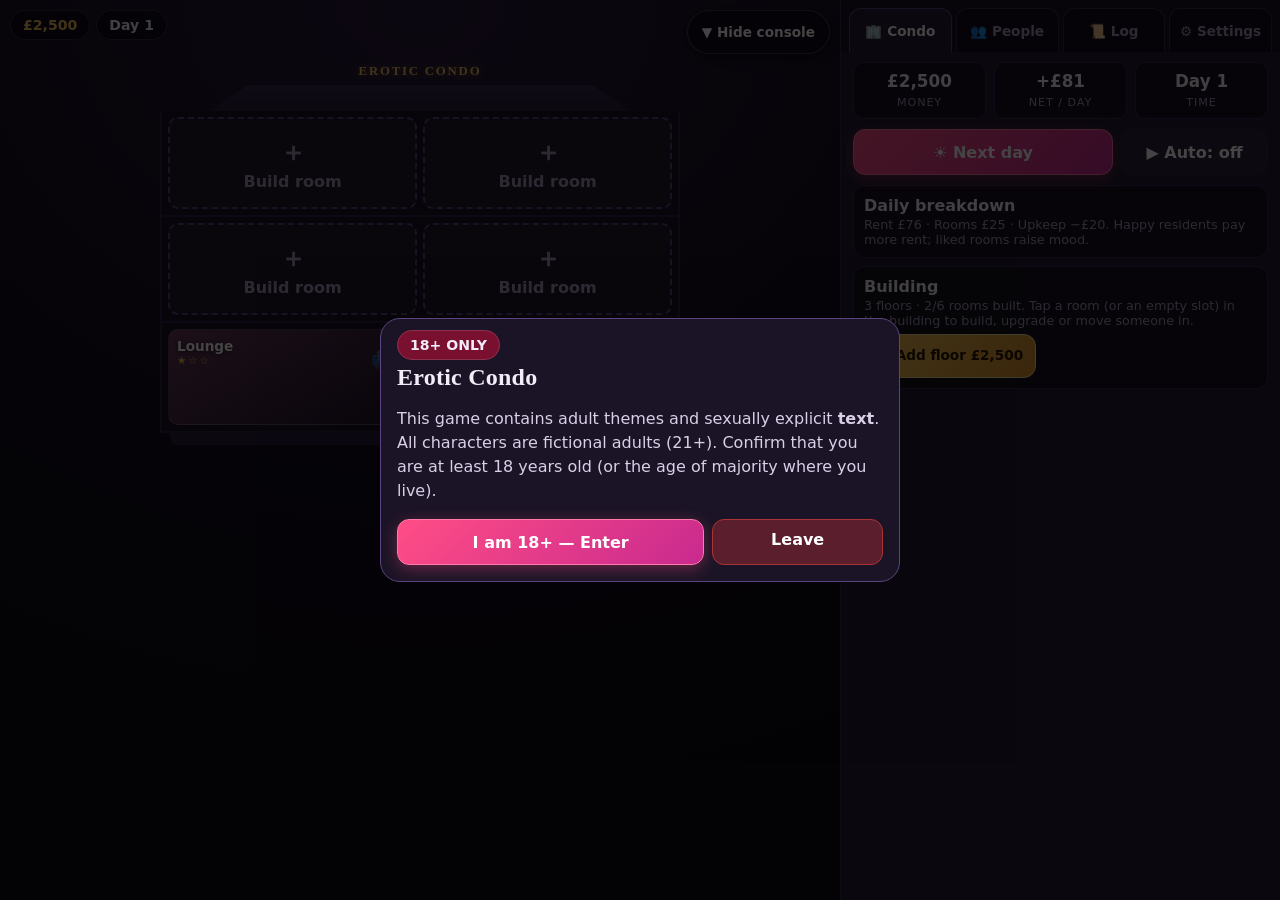
==== game.html @ c5683dc2 "Erotic Condo: 18+ condo management touch game (fictional adults)" ====
<!DOCTYPE html>
<html lang="en"><head><meta charset="utf-8">
<meta name="viewport" content="width=device-width,initial-scale=1,maximum-scale=1,user-scalable=no,viewport-fit=cover">
<meta name="theme-color" content="#0b0810"><meta name="robots" content="noindex">
<title>Erotic Condo — 18+ game</title>
<link rel="icon" href="data:image/svg+xml,%3Csvg xmlns='http://www.w3.org/2000/svg' viewBox='0 0 32 32'%3E%3Ctext y='26' font-size='26'%3E🏙️%3C/text%3E%3C/svg%3E">
<link rel="stylesheet" href="css/game.css">
</head><body>
<div id="app">
  <div id="view">
    <div id="hud"><span class="chip gold" id="hMoney">£0</span><span class="chip" id="hDay">Day 1</span></div>
    <button class="fab" id="consoleToggle" aria-label="Hide console" aria-pressed="false">▼ Hide console</button>
    <button class="fab hidden" id="backBtn" aria-label="Back to condo">◀ Condo</button>
    <button class="fab hidden" id="dayFab" aria-label="Next day">☀ Next day</button>

    <div id="condoView"><div id="building"></div></div>

    <div id="sceneView" class="hidden">
      <div id="sceneBg"></div>
      <div id="figure">
        <img id="fig" alt="" draggable="false">
        <div id="blush"></div>
        <svg id="hot" viewBox="0 0 768 1024" preserveAspectRatio="none" aria-hidden="true"></svg>
        <div id="fx"></div>
        <div id="miniMeters"><i class="a"></i><i class="t"></i></div>
      </div>
      <div id="vignette"></div>
      <div id="zonelabel"></div>
      <div id="caption"></div>
    </div>
  </div>

  <div id="console">
    <div id="conCondo" style="display:flex;flex-direction:column;min-height:0;flex:1">
      <div class="tabs" id="tabs">
        <button class="tab on" data-tab="condo">🏢 Condo</button>
        <button class="tab" data-tab="people">👥 People</button>
        <button class="tab" data-tab="log">📜 Log</button>
        <button class="tab" data-tab="set">⚙ Settings</button>
      </div>
      <div class="pane" id="pane"></div>
    </div>
    <div id="conScene" class="hidden">
      <div class="meter"><span>Arousal</span><div class="bar ar"><i id="arBar"></i></div><b id="arVal">0</b></div>
      <div class="meter"><span>Trust</span><div class="bar tr"><i id="trBar"></i><u id="trNeed"></u></div><b id="trVal">0</b></div>
      <div id="dialog"><div id="speaker">—</div><div id="stagebadge">Guarded</div><div id="dtext"></div></div>
      <div id="scenebar">
        <button class="btn sm" id="sGift">🎁 Gift / food</button>
        <button class="btn sm" id="sDate">💞 Date</button>
        <button class="btn sm" id="sInfo">ℹ Info</button>
      </div>
      <div id="hint">Tap, drag to stroke, or hold on a body zone. Trust marker (white) = needed for the finale.</div>
    </div>
  </div>
</div>

<div id="toast"></div>
<div id="modal" class="modal hidden"><div class="sheet" id="sheet"></div></div>
<div id="finale"><div id="ftext"></div><div id="fhint">tap to continue</div><button class="btn primary hidden" id="fbtn">Continue</button></div>

<script src="js/beats.js"></script>
<script src="js/chars_a.js"></script>
<script src="js/chars_b.js"></script>
<script src="js/app.js"></script>
</body></html>
---- css/game.css ----
:root{--bg:#0b0810;--bg2:#150f1d;--panel:#1b1426;--panel2:#241a33;--line:#3a2a52;--txt:#f2ecf8;--mut:#a99bc0;--rose:#ff4d85;--rose2:#ff7aa8;--gold:#f4c15a;--ok:#5fd6a0;--bad:#ff6b6b;--ar:#ff3d7a;--tr:#4db6ff;--radius:14px}
*{box-sizing:border-box;-webkit-tap-highlight-color:transparent}
html,body{margin:0;height:100%;background:var(--bg);color:var(--txt);font-family:"Inter",system-ui,-apple-system,"Segoe UI",Roboto,sans-serif;overscroll-behavior:none;overflow:hidden;touch-action:manipulation;-webkit-text-size-adjust:100%}
body{position:fixed;inset:0}
h1,h2,h3,.serif{font-family:"Playfair Display",Georgia,"Times New Roman",serif;letter-spacing:.01em}
button{font:inherit;color:inherit;cursor:pointer;touch-action:manipulation}
.hidden{display:none!important}
#app{display:flex;flex-direction:column;height:100vh;height:100dvh;max-width:1400px;margin:0 auto;position:relative}
#view{position:relative;flex:1 1 auto;min-height:0;overflow:hidden;background:radial-gradient(120% 90% at 50% 0,#2b1a3d 0,#120c1b 60%,#0b0810 100%)}
#console{flex:0 0 auto;height:clamp(240px,46dvh,440px);background:linear-gradient(#1b1426,#150f1d);border-top:1px solid var(--line);display:flex;flex-direction:column;min-height:0;padding-bottom:env(safe-area-inset-bottom)}
#console.off{display:none}
@media (min-width:900px) and (min-aspect-ratio:11/10){#app{flex-direction:row}#console{height:auto;width:440px;border-top:0;border-left:1px solid var(--line)}}

/* floating controls */
.fab{position:absolute;z-index:30;min-height:44px;min-width:44px;padding:8px 14px;border-radius:999px;border:1px solid #ffffff33;background:#0d0814cc;backdrop-filter:blur(6px);color:#fff;font-weight:700;font-size:.85rem;display:flex;align-items:center;gap:6px;box-shadow:0 4px 14px #0008}
.fab:active{transform:scale(.96)}
#consoleToggle{top:max(10px,env(safe-area-inset-top));right:10px}
#backBtn{top:max(10px,env(safe-area-inset-top));left:10px}
#dayFab{bottom:12px;right:10px}
#hud{position:absolute;z-index:20;top:max(10px,env(safe-area-inset-top));left:10px;display:flex;gap:6px;flex-wrap:wrap;pointer-events:none;max-width:60%}
.chip{background:#0d0814cc;border:1px solid #ffffff22;border-radius:999px;padding:6px 12px;font-weight:700;font-size:.88rem;backdrop-filter:blur(6px)}
.chip.gold{color:var(--gold)}

/* condo view */
#condoView{position:absolute;inset:0;overflow-y:auto;overflow-x:hidden;touch-action:pan-y;padding:62px 12px 76px;-webkit-overflow-scrolling:touch}
#building{max-width:520px;margin:0 auto}
#roof{height:26px;background:linear-gradient(#3a2a52,#2a1d3d);clip-path:polygon(6% 100%,14% 0,86% 0,94% 100%);margin:0 4%}
.sign{text-align:center;font-family:"Playfair Display",Georgia,serif;font-weight:800;color:var(--gold);letter-spacing:.14em;font-size:.8rem;text-transform:uppercase;margin:2px 0 6px;text-shadow:0 0 10px #f4c15a66}
.floor{display:grid;grid-template-columns:1fr 1fr;gap:6px;background:#1a1226;padding:6px;border:2px solid #31224a;border-top:0}
.floor:first-of-type{border-top:2px solid #31224a}
.cell{position:relative;min-height:92px;border-radius:10px;border:1px solid #ffffff22;padding:8px;text-align:left;overflow:hidden;display:flex;flex-direction:column;justify-content:space-between;color:#fff;background:#241a33}
.cell.empty{border:2px dashed #5a4580;background:#ffffff08;color:var(--mut);align-items:center;justify-content:center;font-weight:700;gap:2px}
.cell .rn{font-weight:800;font-size:.85rem;text-shadow:0 1px 4px #000a}
.cell .ri{position:absolute;right:6px;top:2px;font-size:2rem;opacity:.5;pointer-events:none}
.cell .pips{font-size:.65rem;letter-spacing:2px;color:var(--gold)}
.cell .avs{display:flex;gap:4px;flex-wrap:wrap;margin-top:4px}
.av{width:46px;height:46px;border-radius:50%;border:2px solid #fff;background-repeat:no-repeat;background-color:#000;flex:none;box-shadow:0 2px 8px #000a;padding:0;position:relative}
.av.sm{width:34px;height:34px;border-width:2px}
.av.lg{width:64px;height:64px}
.av .md{position:absolute;right:-4px;bottom:-4px;font-size:.8rem;background:#000b;border-radius:50%;width:20px;height:20px;display:grid;place-items:center}
.ground{height:12px;background:#2a1d3d;border-radius:0 0 8px 8px;margin:0 2%}

/* console */
.tabs{display:flex;gap:4px;padding:8px 8px 0;flex:none}
.tab{flex:1;min-height:44px;border-radius:12px 12px 0 0;border:1px solid var(--line);border-bottom:0;background:#120c1b;color:var(--mut);font-weight:700;font-size:.85rem}
.tab.on{background:var(--panel2);color:#fff;border-color:#5a4580}
.pane{flex:1 1 auto;min-height:0;overflow-y:auto;overflow-x:hidden;touch-action:pan-y;padding:10px 12px 14px;background:var(--panel2);-webkit-overflow-scrolling:touch;overscroll-behavior:contain}
.row{display:flex;gap:8px;align-items:center;flex-wrap:wrap}
.btn{min-height:46px;padding:10px 16px;border-radius:12px;border:1px solid var(--line);background:#2d2140;color:#fff;font-weight:700}
.btn:active{transform:scale(.97)}
.btn.primary{background:linear-gradient(135deg,#ff4d85,#c92a8f);border-color:#ff7aa8;box-shadow:0 4px 16px #ff4d8555}
.btn.gold{background:linear-gradient(135deg,#f4c15a,#d9902b);color:#2a1700;border-color:#ffe0a0}
.btn.danger{background:#5a1e2c;border-color:#a33}
.btn:disabled,.btn.dis{opacity:.45}
.btn.sm{min-height:44px;padding:8px 12px;font-size:.85rem}
.stat{display:grid;grid-template-columns:repeat(3,1fr);gap:8px;margin-bottom:10px}
.stat div{background:#150f1d;border:1px solid var(--line);border-radius:10px;padding:8px;text-align:center}
.stat b{display:block;font-size:1.05rem}.stat span{font-size:.7rem;color:var(--mut);text-transform:uppercase;letter-spacing:.08em}
.card{background:#150f1d;border:1px solid var(--line);border-radius:12px;padding:10px;margin-bottom:8px}
.card h4{margin:0 0 2px;font-size:1rem}
.mut{color:var(--mut);font-size:.8rem}
.rescard{display:flex;gap:10px;align-items:center}
.rescard .info{flex:1;min-width:0}
.bar{height:8px;border-radius:99px;background:#0b0810;overflow:hidden;margin:3px 0}
.bar i{display:block;height:100%;border-radius:99px;width:0;transition:width .25s}
.bar.tr i{background:linear-gradient(90deg,#2d7fd1,var(--tr))}
.bar.xp i{background:linear-gradient(90deg,#c9902b,var(--gold))}
.bar.ar i{background:linear-gradient(90deg,#c92a8f,var(--ar))}
.bar.mo i{background:linear-gradient(90deg,#3a9d78,var(--ok))}
.acts{display:flex;gap:6px;margin-top:6px;flex-wrap:wrap}
.list li{padding:6px 0;border-bottom:1px solid #ffffff12;font-size:.88rem;list-style:none}
ul.list{margin:0;padding:0}
.tog{display:flex;justify-content:space-between;align-items:center;min-height:48px;gap:12px;border-bottom:1px solid #ffffff12;font-weight:600}
.tog input{width:26px;height:26px;accent-color:var(--rose)}
.seg{display:flex;gap:6px;margin:6px 0 10px}.seg button{flex:1;min-height:46px;border-radius:10px;border:1px solid var(--line);background:#150f1d;font-weight:700}
.seg button.on{background:linear-gradient(135deg,#ff4d85,#c92a8f);border-color:#ff7aa8}
.req{font-size:.78rem;color:var(--mut)}.req .ok{color:var(--ok)}.req .no{color:var(--bad)}

/* modal */
.modal{position:fixed;inset:0;z-index:100;background:#000b;display:flex;align-items:flex-end;justify-content:center;padding:0}
.modal .sheet{width:100%;max-width:520px;max-height:88dvh;overflow-y:auto;touch-action:pan-y;background:var(--panel);border:1px solid #5a4580;border-radius:20px 20px 0 0;padding:16px 16px calc(16px + env(safe-area-inset-bottom));animation:up .22s ease}
@media (min-width:700px){.modal{align-items:center}.modal .sheet{border-radius:20px}}
@keyframes up{from{transform:translateY(30px);opacity:0}to{transform:none;opacity:1}}
.sheet h2{margin:0 0 6px}.sheet p{color:#d9cfe6;line-height:1.5}
.grid{display:grid;grid-template-columns:repeat(2,1fr);gap:8px}
.gbtn{min-height:64px;border-radius:12px;border:1px solid var(--line);background:#2d2140;padding:8px;font-weight:700;text-align:left;display:flex;gap:8px;align-items:center}
.gbtn .ico{font-size:1.6rem}.gbtn small{display:block;color:var(--gold);font-weight:700}
.gbtn.fav{border-color:var(--gold);box-shadow:0 0 0 1px var(--gold) inset}

/* toast */
#toast{position:fixed;left:50%;top:70px;transform:translateX(-50%);z-index:200;background:#000d;border:1px solid #ffffff33;border-radius:12px;padding:10px 16px;font-weight:700;max-width:90vw;text-align:center;pointer-events:none;opacity:0;transition:opacity .25s}
#toast.show{opacity:1}

/* touch scene */
#sceneView{position:absolute;inset:0;display:flex;align-items:center;justify-content:center;touch-action:none;background:#000}
#sceneBg{position:absolute;inset:-6%;background-size:cover;background-position:center;filter:blur(24px) brightness(.45) saturate(1.2);transform:scale(1.05)}
#figure{position:relative;touch-action:none;user-select:none;-webkit-user-select:none;-webkit-touch-callout:none;overflow:hidden;border-radius:6px;box-shadow:0 0 40px #000c}
#figure img{position:absolute;inset:0;width:100%;height:100%;display:block;pointer-events:none;-webkit-user-drag:none;transition:filter .3s}
#blush{position:absolute;pointer-events:none;width:46%;height:20%;border-radius:50%;background:radial-gradient(closest-side,#ff3d7acc,#ff3d7a00);opacity:0;transform:translate(-50%,-50%);mix-blend-mode:screen;transition:opacity .3s}
#hot{position:absolute;inset:0;width:100%;height:100%;pointer-events:none}
#hot polygon{fill:transparent;stroke:transparent;stroke-width:3}
#hot.show polygon{fill:#ff4d8533;stroke:#ffd0e0cc}
#hot polygon.flash{animation:zflash .5s ease-out}
#hot polygon.locked{fill:#00000055}
@keyframes zflash{from{fill:#ffffff88;stroke:#fff}to{}}
#hot text{fill:#fff;font-size:30px;font-weight:800;paint-order:stroke;stroke:#000;stroke-width:5px;text-anchor:middle;display:none}
#hot.show text{display:block}
#fx{position:absolute;inset:0;pointer-events:none;overflow:hidden}
.p{position:absolute;font-size:var(--s,24px);animation:pfloat var(--t,1.3s) ease-out forwards;transform:translate(-50%,-50%);will-change:transform,opacity;filter:drop-shadow(0 2px 4px #0008)}
@keyframes pfloat{0%{opacity:0;transform:translate(-50%,-50%) scale(.4)}15%{opacity:1}100%{opacity:0;transform:translate(calc(-50% + var(--dx)),calc(-50% + var(--dy))) scale(1.15) rotate(var(--r))}}
.steam{position:absolute;width:48px;height:48px;border-radius:50%;background:radial-gradient(closest-side,#ffffffaa,#fff0);animation:steam 1.8s ease-out forwards;transform:translate(-50%,-50%)}
@keyframes steam{from{opacity:.9;transform:translate(-50%,-50%) scale(.5)}to{opacity:0;transform:translate(-50%,-220%) scale(2)}}
#figure.shake{animation:shake .28s}
@keyframes shake{0%,100%{transform:translate(0)}25%{transform:translate(-4px,2px) rotate(-.4deg)}50%{transform:translate(4px,-2px) rotate(.4deg)}75%{transform:translate(-3px,1px)}}
#figure.tremble{animation:trem .16s infinite}
@keyframes trem{0%,100%{transform:translate(0)}50%{transform:translate(1.5px,-1px)}}
#figure.bump{animation:bump .25s}
@keyframes bump{50%{transform:scale(1.015)}}
#vignette{position:absolute;inset:0;pointer-events:none;z-index:5;opacity:0;transition:opacity .4s;background:radial-gradient(ellipse at center,#0000 45%,var(--vig,#ff3d7a) 130%)}
#zonelabel{position:absolute;z-index:12;left:50%;bottom:12px;transform:translateX(-50%);background:#000b;border-radius:999px;padding:5px 14px;font-weight:700;font-size:.85rem;opacity:0;transition:opacity .2s;pointer-events:none;white-space:nowrap}
#caption{position:absolute;z-index:12;left:10px;right:10px;bottom:10px;background:#000c;border:1px solid #ffffff22;border-radius:12px;padding:8px 12px;font-size:.88rem;line-height:1.35;max-height:5.4em;overflow:hidden;pointer-events:none;opacity:0;transition:opacity .3s}
#caption.show{opacity:1}
#miniMeters{position:absolute;z-index:12;left:0;right:0;top:0;height:6px;display:none;pointer-events:none}
#miniMeters i{position:absolute;top:0;height:3px;left:0;width:0}
#miniMeters i.a{background:var(--ar)}#miniMeters i.t{top:3px;background:var(--tr)}
body.chide #miniMeters{display:block}

/* scene console */
#conScene{display:flex;flex-direction:column;min-height:0;flex:1;padding:10px 12px;gap:8px;overflow-y:auto;touch-action:pan-y;background:var(--panel2)}
.meter{display:grid;grid-template-columns:62px 1fr 34px;align-items:center;gap:8px;font-size:.78rem;color:var(--mut);font-weight:700;text-transform:uppercase;letter-spacing:.05em}
.meter b{color:#fff;text-align:right}
.meter .bar{height:12px;margin:0;position:relative}
.meter .bar u{position:absolute;top:-2px;bottom:-2px;width:2px;background:#fff;opacity:.8}
#dialog{background:#150f1d;border:1px solid var(--line);border-radius:12px;padding:10px 12px;min-height:84px;position:relative}
#speaker{font-weight:800;color:var(--rose2);font-size:.82rem;letter-spacing:.08em;text-transform:uppercase}
#stagebadge{position:absolute;right:10px;top:8px;font-size:.7rem;background:#3a2a52;border-radius:99px;padding:2px 10px;font-weight:700}
#dtext{margin-top:4px;line-height:1.45;font-size:.95rem;min-height:3em}
#dtext em{color:#c7b6e0;font-style:italic}
#scenebar{display:flex;gap:8px;flex-wrap:wrap}
#scenebar .btn{flex:1}
#hint{font-size:.74rem;color:var(--mut);text-align:center}

/* finale */
#finale{position:fixed;inset:0;z-index:150;background:#000;display:flex;flex-direction:column;align-items:center;justify-content:center;padding:24px;opacity:0;pointer-events:none;transition:opacity 1.2s}
#finale.on{opacity:1;pointer-events:auto}
#ftext{max-width:560px;font-family:Georgia,"Times New Roman",serif;font-size:clamp(1.05rem,2.6vw,1.3rem);line-height:1.75;color:#f3e6ef;text-align:center;opacity:0;transition:opacity 1.4s;min-height:8em;display:flex;align-items:center;justify-content:center;white-space:pre-line}
#ftext.vis{opacity:1}
#fhint{margin-top:18px;color:#8a7a99;font-size:.8rem}
#fbtn{margin-top:14px}
.reduce *{animation-duration:.01s!important;transition-duration:.01s!important}
.reduce #figure.tremble,.reduce #figure.shake{animation:none}
.lvlart{width:110px;height:110px;margin:0 auto 8px;display:block;border:3px solid var(--gold)}
.center{text-align:center}
body.scene #hud{top:62px}
.lock{opacity:.7}
.big{font-size:1.1rem}
body:not(.chide) #caption{display:none}
body.scene #hud{display:none}
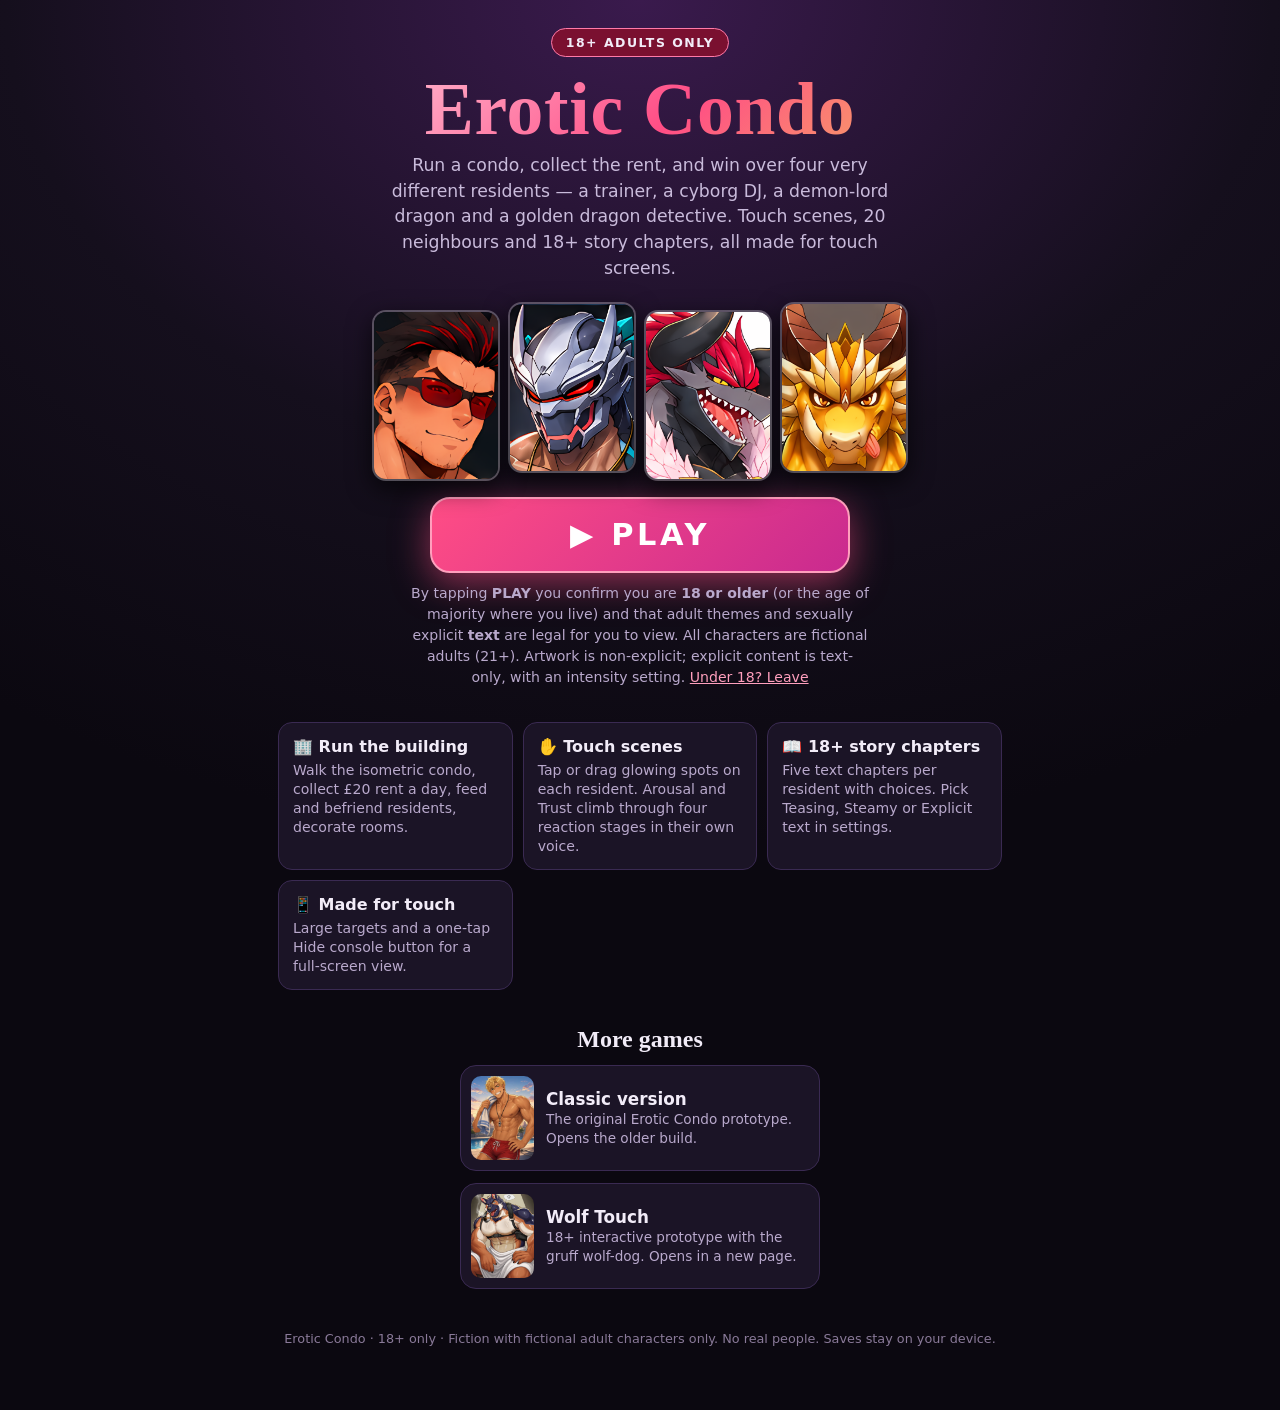
==== commit e8ce3491: "Erotic Condo v2: Lumen-engine rebuild with 18+ touch scenes and story chapters; old version moved to" ====
--- a/game.html
+++ b/game.html
@@ -1,65 +1,200 @@
-<!DOCTYPE html>
-<html lang="en"><head><meta charset="utf-8">
+<!doctype html>
+<html lang="en">
+<head>
+<meta charset="utf-8">
 <meta name="viewport" content="width=device-width,initial-scale=1,maximum-scale=1,user-scalable=no,viewport-fit=cover">
-<meta name="theme-color" content="#0b0810"><meta name="robots" content="noindex">
-<title>Erotic Condo — 18+ game</title>
-<link rel="icon" href="data:image/svg+xml,%3Csvg xmlns='http://www.w3.org/2000/svg' viewBox='0 0 32 32'%3E%3Ctext y='26' font-size='26'%3E🏙️%3C/text%3E%3C/svg%3E">
-<link rel="stylesheet" href="css/game.css">
-</head><body>
+<meta name="theme-color" content="#2a1d14">
+<link rel="icon" href="data:image/svg+xml,%3Csvg xmlns='http://www.w3.org/2000/svg' viewBox='0 0 32 32'%3E%3Ctext y='26' font-size='26'%3E🏙️%3C/text%3E%3C/svg%3E"><title>Erotic Condo — 18+</title>
+<script>try{if(localStorage.getItem("erocondo_age")!="1")location.replace("./")}catch(e){}</script>
+<style>
+*{box-sizing:border-box;-webkit-tap-highlight-color:transparent}
+html,body{margin:0;height:100%;overflow:hidden;background:#1a1220;font-family:system-ui,-apple-system,"Segoe UI",sans-serif;color:#2a2238;user-select:none;-webkit-user-select:none;touch-action:manipulation}
+button{font:inherit;cursor:pointer}
+#app{position:fixed;inset:0;display:flex;flex-direction:column;max-width:560px;margin:0 auto}
+#view{position:relative;flex:0 0 62%;overflow:hidden;background:#120c18}
+#c{position:absolute;inset:0;width:100%;height:100%;display:block;touch-action:none}
+/* HUD (Ero Condo style top bar) */
+#zoom{position:absolute;right:8px;bottom:8px;display:flex;flex-direction:column;gap:6px;z-index:3}#zoom button{width:34px;height:34px;border-radius:10px;border:2px solid #30263f;background:linear-gradient(#ffffff,#efe4d2);font:900 20px system-ui;color:#30263f;box-shadow:0 2px 0 #30263f;padding:0;line-height:1}#zoom button:disabled{opacity:.45}
+#hud{position:absolute;left:8px;right:8px;top:calc(env(safe-area-inset-top) + 8px);display:flex;gap:6px;align-items:flex-start;pointer-events:none;z-index:3}
+.hcol{display:flex;flex-direction:column;gap:5px}
+#day{background:repeating-linear-gradient(130deg,#30263f 0 13px,#49384f 13px 25px);color:#ffe36b;border:2px solid #f7bb35;border-radius:7px;padding:4px 9px;font-weight:900;font-size:12px;letter-spacing:.5px;box-shadow:0 2px 0 #30263f;white-space:nowrap}
+.pill{display:inline-flex;align-items:center;gap:4px;background:#fff;color:#252036;border:2px solid #30263f;border-radius:14px;padding:2px 9px;font-weight:900;font-size:13px;box-shadow:0 2px 0 #b4a8c4;white-space:nowrap}
+.pill .hrt{color:#f2386a;font-size:15px;line-height:1}
+#loc{margin-left:auto;max-width:52%;text-align:right;background:linear-gradient(#49aaff,#1463cf);color:#fff;border:2px solid #fff9;border-radius:8px;padding:4px 9px;font-weight:900;font-size:11px;box-shadow:0 2px 0 #25477e;letter-spacing:.3px}
+#loc small{display:block;font-weight:700;font-size:10px;opacity:.9}
+#toasts{position:absolute;left:0;right:0;top:78px;display:flex;flex-direction:column;align-items:center;gap:5px;pointer-events:none;z-index:6}
+.toast{background:rgba(32,24,48,.92);color:#fff;border:1px solid #ffe16a;border-radius:13px;padding:6px 13px;font-size:12px;font-weight:800;max-width:88%;text-align:center;animation:tin .25s ease-out}
+@keyframes tin{from{transform:translateY(-8px);opacity:0}to{transform:none;opacity:1}}
+/* bottom panel (Kairosoft) */
+#panel{position:relative;flex:1 1 auto;background:linear-gradient(#b8763f,#8f5428 60%,#7a4520);border-top:4px solid #e2b77a;box-shadow:inset 0 2px 0 #f6d29c,inset 0 -6px 12px #0004;padding:8px 10px calc(env(safe-area-inset-bottom) + 8px);display:flex;flex-direction:column;gap:7px}
+#panel:before{content:"";position:absolute;inset:0;background:repeating-linear-gradient(176deg,#0000 0 9px,#ffffff07 9px 11px,#0000 11px 23px);pointer-events:none}
+#info{position:relative;background:linear-gradient(#fff8e6,#f3e2bd);border:2px solid #5a3818;border-radius:9px;box-shadow:inset 0 0 0 2px #fff6,0 2px 0 #4a2c12;padding:5px 9px;min-height:44px;display:flex;align-items:center;gap:8px;font-size:12px;font-weight:800;color:#4a2a10}
+#info .ic{width:34px;height:34px;border-radius:8px;border:2px solid #5a3818;background:#2a1d14 center/cover no-repeat;flex:0 0 auto}
+#info b{color:#b8323c}
+#info .t{flex:1;line-height:1.25}
+#ctrl{position:relative;flex:1;display:grid;grid-template-columns:1fr auto 1fr;align-items:center;gap:8px}
+.col{display:flex;flex-direction:column;gap:9px;height:100%;justify-content:space-around}
+.kb{border:2px solid #fff3d6;border-radius:12px;padding:9px 4px;font-weight:1000;font-size:14px;color:#3a2410;background:linear-gradient(#fff3d6,#e8c690);box-shadow:0 4px 0 #5a3416,inset 0 -3px 0 #d0a868;letter-spacing:.5px}
+.kb:active,.kb.on{transform:translateY(3px);box-shadow:0 1px 0 #5a3416}
+.kb.feed{background:linear-gradient(#ff8cc6,#e93591);color:#fff;border-color:#ffd3ea;box-shadow:0 4px 0 #7a1648,inset 0 -3px 0 #c02674}
+.kb.talk{background:linear-gradient(#8ee05a,#3fa628);color:#fff;border-color:#d8ffc0;box-shadow:0 4px 0 #1f5a12,inset 0 -3px 0 #2d8a1c}
+.kb[disabled]{filter:grayscale(.85) brightness(.85);opacity:.7}
+.kb small{display:block;font-size:9px;font-weight:800;opacity:.85}
+#dpad{position:relative;width:min(46vw,196px);height:min(46vw,196px);border-radius:50%;background:radial-gradient(circle at 40% 35%,#f1d2a8,#c9955e 55%,#8a5a30);box-shadow:0 6px 0 #4a2a12,inset 0 3px 3px #fff8,inset 0 -6px 10px #5a341866;touch-action:none}
+#dpad:after{content:"";position:absolute;inset:9%;border-radius:50%;background:radial-gradient(circle at 50% 40%,#d9ac78,#a87444);box-shadow:inset 0 3px 6px #4a2a1288}
+.dp{position:absolute;z-index:2;width:34%;height:34%;border:0;background:transparent;display:grid;place-items:center;touch-action:none}
+.dp i{display:block;width:0;height:0;border:13px solid transparent;filter:drop-shadow(0 2px 0 #4a2a12)}
+.dp.u{left:33%;top:6%}.dp.u i{border-bottom:18px solid #fff3dc;border-top:0}
+.dp.d{left:33%;bottom:6%}.dp.d i{border-top:18px solid #fff3dc;border-bottom:0}
+.dp.l{left:6%;top:33%}.dp.l i{border-right:18px solid #fff3dc;border-left:0}
+.dp.r{right:6%;top:33%}.dp.r i{border-left:18px solid #fff3dc;border-right:0}
+.dp.on i{filter:drop-shadow(0 0 4px #fff) brightness(1.2)}
+#ok{position:absolute;z-index:3;left:36%;top:36%;width:28%;height:28%;border-radius:50%;border:3px solid #fff3d6;background:radial-gradient(circle at 40% 35%,#ffe7a8,#e8a83a);color:#5a3410;font-weight:1000;font-size:13px;box-shadow:0 3px 0 #6a3a10}
+#ok:active{transform:translateY(2px);box-shadow:0 1px 0 #6a3a10}
+/* sheets / modals */
+#sheet{position:fixed;inset:0;z-index:20;display:none;align-items:flex-end;justify-content:center;background:rgba(16,10,30,.55)}
+#sheet.open{display:flex}
+#sheetBox{width:min(100%,560px);max-height:86%;overflow:auto;background:#fff8ec;border:4px solid #30263f;border-bottom:0;border-radius:18px 18px 0 0;padding:14px 14px calc(env(safe-area-inset-bottom) + 16px);box-shadow:0 -6px 0 #7c5a86}
+#sheetBox h3{margin:0 0 8px;font-size:18px;letter-spacing:.5px;padding-right:40px}
+#sheetBox p{margin:6px 0;font-size:13px;line-height:1.4}
+#sheetBox .x{position:sticky;float:right;top:0;margin:-4px -4px 0 0;width:36px;height:36px;border-radius:50%;border:3px solid #30263f;background:#fff;font-weight:1000;font-size:16px;z-index:2}
+.mbtn{display:block;width:100%;margin:7px 0;padding:11px 12px;border:2px solid #30263f;border-radius:11px;background:linear-gradient(#ffffff,#efe4d2);font-weight:900;font-size:14px;text-align:left;box-shadow:0 3px 0 #30263f}
+.mbtn:active{transform:translateY(2px);box-shadow:0 1px 0 #30263f}
+.mbtn small{display:block;font-weight:600;font-size:11px;color:#6a5a72}
+.mbtn.blue{background:linear-gradient(#5cb4ff,#1f70d8);color:#fff}.mbtn.pink{background:linear-gradient(#ff8cc6,#e33a8f);color:#fff}.mbtn.gold{background:linear-gradient(#ffe36e,#efa829)}
+.mbtn[disabled]{opacity:.5}
+.grid2{display:grid;grid-template-columns:1fr 1fr;gap:8px}.grid3{display:grid;grid-template-columns:repeat(3,1fr);gap:7px}
+.tabs{display:flex;gap:5px;flex-wrap:wrap;margin:6px 0}.tab{border:2px solid #30263f;border-radius:16px;background:#fff;padding:4px 10px;font-weight:900;font-size:12px}.tab.on{background:#30263f;color:#ffe36b}
+.tab.lux{background:linear-gradient(#2a1a1e,#120a0c);color:#f5cf6a;border-color:#c9a03a}.tab.lux.on{background:linear-gradient(#ffe38a,#c99a2e);color:#3a1410}
+.luxban{background:linear-gradient(135deg,#1c1012,#3a1416 60%,#1c1012);color:#f3dfb0;border:2px solid #c9a03a;border-radius:12px;padding:8px 10px;margin:6px 0 8px;font-size:11px;line-height:1.35}.luxban b{display:block;color:#ffd86a;font-size:12px;letter-spacing:.6px;margin-bottom:2px}
+.item{position:relative}.tier{position:absolute;left:4px;top:4px;font-size:8.5px;font-weight:900;padding:1px 5px;border-radius:7px;letter-spacing:.3px;background:#eee;color:#555}
+.tier.tB{background:#e6efe2;color:#3e7a3a}.tier.tS{background:#e2ecf8;color:#2f5f9a}.tier.tP{background:#f1e4fb;color:#7a3aa8}.tier.tL{background:linear-gradient(#ffe38a,#d9a43a);color:#3a1410}
+.item.luxi{background:linear-gradient(#2a1a1e,#170d10)!important;border-color:#c9a03a!important;color:#f3dfb0}.item.luxi .pr{color:#ffd86a}
+.item{position:relative;border:2px solid #30263f;border-radius:11px;background:linear-gradient(#fff,#f1e6d6);padding:6px 4px 5px;text-align:center;font-size:11px;font-weight:800;box-shadow:0 3px 0 #30263f;min-height:118px;display:flex;flex-direction:column;align-items:center;justify-content:flex-end;gap:2px}
+.item img{max-width:88%;max-height:70px;object-fit:contain;flex:1;min-height:0;image-rendering:auto}
+.item .pr{color:#1a7a2a;font-weight:1000}.item .own{position:absolute;top:3px;right:5px;background:#30263f;color:#ffe36b;border-radius:9px;padding:0 6px;font-size:10px}
+.item.sel{outline:3px solid #ff5ca9}
+.item[disabled]{opacity:.45}
+/* teleport picker */
+.tp{display:flex;gap:10px;align-items:center;width:100%;margin:7px 0;padding:6px;border:2px solid #30263f;border-radius:12px;background:linear-gradient(#fff,#efe4d2);box-shadow:0 3px 0 #30263f;text-align:left}
+.tp canvas{width:112px;height:70px;border-radius:8px;border:2px solid #30263f;flex:0 0 auto;background:#222}
+.tp b{display:block;font-size:15px}.tp small{display:block;font-size:11px;color:#5a4a62;font-weight:700}.tp em{display:block;font-style:normal;font-size:11px;color:#c8323c;font-weight:900;margin-top:2px}
+/* fridge */
+.fr{display:grid;grid-template-columns:1fr 1fr;gap:8px}.fr h4{margin:4px 0;font-size:13px;text-align:center;background:#30263f;color:#ffe36b;border-radius:8px;padding:4px}
+.fcell{display:flex;align-items:center;gap:6px;border:2px solid #30263f;border-radius:9px;background:#fff;padding:3px 5px;margin:5px 0;font-size:11px;font-weight:800;width:100%;text-align:left}
+.fcell img{width:34px;height:34px;object-fit:contain}.fcell span{flex:1}.fcell i{font-style:normal;background:#ff5ca9;color:#fff;border-radius:8px;padding:1px 6px}
+.fridgeview{position:relative;border:4px solid #c9ccd6;border-radius:12px;background:linear-gradient(90deg,#eef2f8,#dfe5ee 50%,#eef2f8);padding:6px;box-shadow:inset 0 0 0 2px #fff,inset 0 0 16px #9fb2c866}
+/* profile card (Ero Condo style) */
+.pcard{border:4px solid #3a5aa0;border-radius:12px;background:repeating-linear-gradient(135deg,#f7f9ff 0 10px,#eef2fb 10px 20px);padding:10px}
+.ptop{display:flex;gap:8px;align-items:flex-start}
+.pface{width:112px;height:112px;border:4px solid #fff;outline:2px solid #3a5aa0;border-radius:6px;background:#222 center top/cover no-repeat;flex:0 0 auto;box-shadow:0 3px 0 #0003}
+.pname{font-weight:1000;font-size:20px;letter-spacing:1px}.ptitle{font-size:11px;font-weight:800;color:#3a5aa0}
+.pchibi{height:92px;flex:0 0 auto;margin-left:auto;object-fit:contain}
+.pbio{font-size:12px;line-height:1.4;margin:8px 0;background:#fff;border:2px solid #c8d2ea;border-radius:8px;padding:6px 8px}
+.zrow{display:flex;align-items:center;gap:6px;margin:6px 0}.zrow b{width:74px;background:#3a4a6a;color:#fff;border-radius:6px;padding:5px 4px;text-align:center;font-size:12px;letter-spacing:1px}
+.zrow button{flex:1;border:2px solid #3a4a6a;border-radius:6px;background:#dfe5f2;font-weight:1000;padding:5px 0;font-size:12px;color:#8a94aa}
+.zrow button.on{background:linear-gradient(#ffffff,#d6e0f6);color:#24304a}
+.srow button{position:relative;display:flex;flex-direction:column;align-items:center;justify-content:center;line-height:1;padding:3px 0;min-height:38px}.srow button small{font-size:8.5px;font-weight:900;margin-top:2px}
+.srow button.st-lock{background:#d8dce6;color:#8a92a6;border-color:#a8b0c2}.srow button.st-new{background:linear-gradient(#ffe36e,#efa829);color:#3a2410;box-shadow:0 0 0 2px #fff3,0 0 10px #ffc83a}.srow button.st-new small{color:#c8323c}
+.srow button.st-seen{background:linear-gradient(#ffffff,#d6e0f6);color:#24304a}.srow button.st-seen small{color:#1a8a3a}.slegend{font-size:10px;color:#5a6a8a;font-weight:700;margin:2px 0 8px;text-align:center}.slegend span{color:#c8323c;font-weight:900}
+.fcell.fav{border-color:#e33a8f!important;background:linear-gradient(#fff,#ffe6f2)!important}.favb{color:#e33a8f;font-weight:900;font-size:10px}.item .favs{font-size:9px;color:#e33a8f;font-weight:900}
+.soon{text-align:center}.soonhd{display:inline-block;background:#30263f;color:#ffe36b;border-radius:10px;padding:3px 10px;font-weight:900;font-size:11px;letter-spacing:.5px}.soonface{width:96px;height:96px;margin:10px auto 4px;border-radius:16px;border:3px solid #30263f;background:#222 center 15%/cover}.soonmsg{font-size:20px;font-weight:1000;color:#e33a8f;margin:4px 0}
+.zrow button.cur{background:linear-gradient(#ffe36e,#efa829);color:#3a2410}
+.hbar{height:12px;border-radius:8px;background:#e6dce8;border:2px solid #30263f;overflow:hidden}.hbar i{display:block;height:100%;background:linear-gradient(90deg,#ff7ab6,#f2386a)}
+.conf{display:inline-block;margin-top:8px;padding:8px 14px;border:3px solid #24304a;border-radius:6px;background:linear-gradient(#fff,#dfe5f2);font-weight:1000;letter-spacing:1px}
+.conf.ready{background:linear-gradient(#ff8cc6,#e33a8f);color:#fff;animation:pulse 1.2s infinite}
+@keyframes pulse{50%{box-shadow:0 0 0 5px #ff8cc655}}
+/* stamp card */
+#stamp{position:fixed;inset:0;z-index:30;display:none;align-items:center;justify-content:center;background:rgba(16,10,30,.6)}
+#stamp.open{display:flex}
+.scard{position:relative;width:min(88vw,360px);background:#f6f1e4;border:3px solid #bfb294;border-radius:6px;padding:16px;box-shadow:0 12px 30px #0008;transform:rotate(-1.5deg);background-image:repeating-linear-gradient(0deg,#0000 0 22px,#d8cfb8 22px 23px)}
+.scard .ph{width:46%;aspect-ratio:1;border:7px solid #fff;box-shadow:0 4px 8px #0005;background:#333 center top/cover;transform:rotate(-4deg)}
+.scard .chb{position:absolute;right:20px;top:18px;height:96px}
+.scard .nm{position:absolute;right:20px;top:126px;font-weight:1000;font-size:13px;color:#3a3a5a;text-align:right}
+.scard .stp{position:absolute;left:50%;top:52%;transform:translate(-50%,-50%) rotate(-12deg);border:5px double #d8283c;color:#d8283c;border-radius:50%;width:200px;height:120px;display:grid;place-items:center;text-align:center;font-weight:1000;font-size:19px;line-height:1.1;background:#fff8;letter-spacing:1px;animation:stampin .45s cubic-bezier(.3,1.6,.5,1)}
+@keyframes stampin{from{transform:translate(-50%,-50%) rotate(-12deg) scale(2.2);opacity:0}}
+.scard .msg{margin-top:70px;font-size:12px;line-height:1.5;color:#3a3a5a;font-weight:700}
+.scard .tap{text-align:center;margin-top:10px;font-weight:1000;color:#fff;background:#3a3a5a;border-radius:16px;padding:6px}
+/* floor picker (floor-select.html design, inside the game view) */
+#floors{position:absolute;inset:0;z-index:2;display:none;overflow:hidden;background:linear-gradient(#70c6ff 0%,#c9e9ff 56%,#edf8ff 100%)}
+#floors.open{display:block}
+.skyline{position:absolute;inset:15% 0 9%;opacity:.75;pointer-events:none;background:linear-gradient(90deg,transparent 0 3%,#8da9c4 3% 7%,transparent 7% 12%,#9ab7d0 12% 19%,transparent 19% 24%,#7698ba 24% 31%,transparent 31% 68%,#91b3d0 68% 76%,transparent 76% 82%,#8da9c4 82% 91%,transparent 91%),repeating-linear-gradient(90deg,transparent 0 18px,#e8f6ff 18px 21px,transparent 21px 31px);clip-path:polygon(0 23%,9% 23%,9% 7%,17% 7%,17% 31%,26% 31%,26% 0,38% 0,38% 26%,63% 26%,63% 9%,74% 9%,74% 35%,83% 35%,83% 12%,95% 12%,95% 29%,100% 29%,100% 100%,0 100%)}
+.cloud{position:absolute;background:#fffb;border-radius:50px;height:20px;width:96px}
+.cloud:before,.cloud:after{content:"";position:absolute;background:inherit;border-radius:50%;bottom:5px;width:38px;height:38px;left:15px}.cloud:after{left:48px;width:28px;height:28px}
+#fworld{position:absolute;left:50%;width:min(94%,520px);transform:translateX(-50%);top:0;transition:transform .38s ease}
+.bld{position:relative;width:100%;padding:0 4%;filter:drop-shadow(0 6px 4px #47769b55)}
+.roof{height:22px;background:#433851;border:4px solid #d7c8ad;border-bottom:0;border-radius:8px 8px 0 0;position:relative}.roof:after{content:"";position:absolute;inset:4px 8px;background:#74627d;border-radius:4px}
+.bsign{position:relative;margin:0 14% 6px;text-align:center;border:3px solid #ffdb75;background:#30233d;color:#ffb6e1;border-radius:13px;padding:6px 4px;font-weight:1000;letter-spacing:1px;box-shadow:0 4px 0 #5b3d68;font-size:14px}
+.fl{position:relative;height:132px;border:4px solid #e5d4b6;border-top-width:5px;background:linear-gradient(90deg,#b94c37 0 8%,#d56a4e 8% 9%,#a83f31 9% 100%);display:grid;grid-template-columns:1fr 1fr;gap:6px;padding:9px 12px 13px 30px;overflow:hidden;transition:box-shadow .2s}
+.fl:nth-child(even){background:linear-gradient(90deg,#a94332 0 8%,#d86c50 8% 9%,#b64b37 9% 100%)}
+.fl:before{content:"";position:absolute;left:0;right:0;top:0;height:9px;background:#f1e0c3;box-shadow:0 2px 0 #8d765e}
+.fl:after{content:"";position:absolute;left:0;right:0;bottom:0;height:11px;background:#e8d5b5;border-top:3px solid #b69c7a}
+.fl.cur{box-shadow:inset 0 0 0 4px #ffe16a,0 0 14px #ffe16a}
+.flabel{position:absolute;left:-2px;top:12px;z-index:3;background:#171e32;color:#ffd75e;border:2px solid #f7c43f;border-radius:7px;padding:3px 6px;font-size:12px;font-weight:1000;box-shadow:0 2px 0 #111}
+.vine{position:absolute;z-index:3;top:0;bottom:0;width:9px;background:repeating-linear-gradient(155deg,#287a35 0 8px,#5dbb4b 8px 14px,#236d30 14px 21px);opacity:.9}.vine.l{left:0}.vine.r{right:0}
+.bay{position:relative;display:flex;flex-direction:column;align-items:center;justify-content:flex-end;padding-bottom:6px;z-index:1;border:0;background:transparent;border-radius:8px}
+.bay .win{position:absolute;top:8px;left:10%;right:10%;height:62px;border:4px solid #e7f3fa;background:linear-gradient(135deg,#8bdcff,#d5f4ff 45%,#5aaeea);box-shadow:inset 0 0 0 2px #6c9bb7,0 2px 2px #583c32}
+.bay .win:before{content:"";position:absolute;left:48%;top:0;bottom:0;width:3px;background:#e7f3fa}.bay .win:after{content:"";position:absolute;left:0;right:0;top:48%;height:3px;background:#e7f3fa}
+.bay .bal{position:absolute;top:64px;left:6%;right:6%;height:13px;border:3px solid #26394d;border-top-width:4px;background:repeating-linear-gradient(90deg,transparent 0 8px,#26394d 8px 10px);z-index:2}
+.bay .av{position:relative;z-index:4;width:62px;height:62px;border-radius:50% 50% 42% 42%;border:3px solid #20243b;box-shadow:0 3px 0 #0005;background:#2a2238 center 18%/cover no-repeat;margin-bottom:3px}
+.bay .av.lock{filter:brightness(0);border-color:transparent;box-shadow:none;border-radius:0}
+.bay .np{position:relative;z-index:4;display:flex;align-items:center;justify-content:center;gap:4px;width:100%;max-width:124px;min-height:24px;padding:3px 4px;background:#4a2c2c;color:#fff;border:2px solid #f5d9ad;border-radius:6px;font-size:12px;font-weight:900;box-shadow:0 2px 0 #38232d;white-space:nowrap}
+.bay .np .hrt{color:#ff5a7a;font-size:14px}
+.bay .np.vac{background:#25293b;color:#cfd3e2;font-size:10px}
+.bay.sel{outline:3px solid #ffe16a;outline-offset:-2px;background:#ffe16a22}
+.bay .away{position:absolute;z-index:5;top:4px;right:6px;background:#30263f;color:#ffe36b;border-radius:8px;padding:1px 6px;font-size:9px;font-weight:900}
+.lobbyf{height:150px;position:relative;background:linear-gradient(#e7d8bc 0 12%,#d9e6e5 12% 100%);border:5px solid #dfc9a6;display:grid;grid-template-columns:1fr 1fr 1fr;gap:6px;padding:30px 12px 14px}
+.lobbyf .ls{position:absolute;top:-4px;left:16%;right:16%;height:28px;background:#28223a;border:3px solid #d6ad45;color:#ffd85d;text-align:center;font-family:Georgia,serif;font-weight:1000;font-size:15px;padding-top:3px;box-shadow:0 4px 0 #a17c3b}
+.lobbyf .door{border:4px solid #6b553d;background:linear-gradient(90deg,#f6c980,#fff0c4,#f5c278);position:relative;box-shadow:inset 0 0 0 4px #fff8}
+.lobbyf .door:before{content:"";position:absolute;left:48%;top:0;bottom:0;width:4px;background:#9b7448}
+.ground{height:46px;background:linear-gradient(#d8d9d4,#8c939c);border-top:5px solid #fff0d4;position:relative}.ground:after{content:"";position:absolute;top:19px;left:0;right:0;border-top:3px dashed #fff}
+#findBtn{position:absolute;z-index:5;left:10px;bottom:12px;width:104px;height:104px;border-radius:50%;border:5px solid #fff;background:radial-gradient(circle at 40% 35%,#ffe680,#f4a91c 70%,#d07a08);box-shadow:0 5px 0 #7a4a08,0 0 0 3px #7a4a08;color:#fff;font-weight:1000;font-size:15px;line-height:1.05;text-shadow:0 2px 0 #9a5a08,0 0 4px #9a5a08;letter-spacing:.5px}
+#findBtn small{display:block;margin-top:4px;font-size:11px;background:#fff;color:#c8323c;border-radius:10px;padding:1px 5px;text-shadow:none}
+#findBtn[disabled]{filter:grayscale(.7)}
+#fhint{position:absolute;z-index:5;right:8px;bottom:12px;background:#201d32e6;color:#fff;border:1px solid #ffe16a;border-radius:12px;padding:6px 10px;font-size:11px;font-weight:800;max-width:55%}
+/* dialogue (kept from Fantasy Town) */
+#dlg{position:fixed;inset:0;z-index:15;display:none;background:rgba(20,10,40,.28);overflow:hidden}
+#dlgPortrait{position:absolute;left:50%;transform:translateX(-50%)}
+#dlgBox{position:absolute;left:10px;right:10px;top:66vh;bottom:calc(env(safe-area-inset-bottom) + 14px);background:rgba(255,255,255,.96);border:3px solid #2a2238;border-radius:22px;padding:22px 20px 40px;box-shadow:0 5px 0 #2a2238;max-width:540px;margin:0 auto}
+#dlgFace{position:absolute;right:10px;top:-14px;transform:translateY(-100%);display:none;border:3px solid #2a2238;border-radius:14px;box-shadow:0 4px 0 #2a2238;background:#141018}
+#dlgBox:after{content:"";position:absolute;right:30px;bottom:-16px;border:9px solid transparent;border-top:12px solid #2a2238}
+#dlgName{position:absolute;left:16px;top:-15px;background:#fff;border:3px solid #2a2238;border-radius:8px;padding:1px 12px;font-weight:bold;font-size:13px;letter-spacing:1px}
+#dlgText{font-weight:bold;font-size:18px;line-height:1.45;min-height:52px}
+.dbt{position:absolute;bottom:8px;border:0;background:none;font-weight:bold;font-size:13px;color:#2a2238;padding:4px 6px}
+#dlgSkip{left:12px}#dlgHide{left:50%;transform:translateX(-50%)}#dlgNext{right:12px}
+#dbgov{position:fixed;left:6px;bottom:6px;z-index:40;background:#000a;color:#7f7;font:11px monospace;padding:3px 6px;border-radius:5px;display:none;pointer-events:none}
+</style>
+<link rel="stylesheet" href="adult.css?v=1.0">
+</head>
+<body>
 <div id="app">
-  <div id="view">
-    <div id="hud"><span class="chip gold" id="hMoney">£0</span><span class="chip" id="hDay">Day 1</span></div>
-    <button class="fab" id="consoleToggle" aria-label="Hide console" aria-pressed="false">▼ Hide console</button>
-    <button class="fab hidden" id="backBtn" aria-label="Back to condo">◀ Condo</button>
-    <button class="fab hidden" id="dayFab" aria-label="Next day">☀ Next day</button>
-
-    <div id="condoView"><div id="building"></div></div>
-
-    <div id="sceneView" class="hidden">
-      <div id="sceneBg"></div>
-      <div id="figure">
-        <img id="fig" alt="" draggable="false">
-        <div id="blush"></div>
-        <svg id="hot" viewBox="0 0 768 1024" preserveAspectRatio="none" aria-hidden="true"></svg>
-        <div id="fx"></div>
-        <div id="miniMeters"><i class="a"></i><i class="t"></i></div>
-      </div>
-      <div id="vignette"></div>
-      <div id="zonelabel"></div>
-      <div id="caption"></div>
-    </div>
+ <div id="view">
+  <canvas id="c"></canvas>
+  <div id="floors"><div class="skyline"></div><div class="cloud" style="top:8%;left:6%"></div><div class="cloud" style="top:22%;right:4%;transform:scale(.8)"></div><div id="fworld"></div>
+   <button id="findBtn">FIND NEW<br>RESIDENT<small>♥ 30</small></button><div id="fhint">▲▼ floors · ◀▶ rooms · OK to enter</div></div>
+  <div id="hud"><div class="hcol"><div id="day">DAY 1 · 8:00 AM</div><div style="display:flex;gap:5px"><span class="pill" id="money">£0</span><span class="pill"><span class="hrt">♥</span><span id="hearts">0</span></span></div></div><div id="loc">LOBBY</div></div>
+  <div id="zoom"><button id="zIn" aria-label="Zoom in">+</button><button id="zOut" aria-label="Zoom out" disabled>−</button></div>
+  <div id="toasts"></div>
+ </div>
+ <div id="panel">
+  <div id="info"><div class="ic" id="infoIc"></div><div class="t" id="infoT">Welcome to Erotic Condo.</div></div>
+  <div id="ctrl">
+   <div class="col"><button class="kb" id="bFloor">FLOOR<small>building</small></button><button class="kb feed" id="bFeed">FEED</button><button class="kb nxt" id="bNext">NEXT HR<small>+1 hour</small></button></div>
+   <div id="dpad"><button class="dp u" data-d="u"><i></i></button><button class="dp d" data-d="d"><i></i></button><button class="dp l" data-d="l"><i></i></button><button class="dp r" data-d="r"><i></i></button><button id="ok">OK</button></div>
+   <div class="col"><button class="kb" id="bMenu">MENU<small>save · shop</small></button><button class="kb talk" id="bTalk">TALK</button><button class="kb touch" id="bTouch">TOUCH<small>18+</small></button></div>
   </div>
-
-  <div id="console">
-    <div id="conCondo" style="display:flex;flex-direction:column;min-height:0;flex:1">
-      <div class="tabs" id="tabs">
-        <button class="tab on" data-tab="condo">🏢 Condo</button>
-        <button class="tab" data-tab="people">👥 People</button>
-        <button class="tab" data-tab="log">📜 Log</button>
-        <button class="tab" data-tab="set">⚙ Settings</button>
-      </div>
-      <div class="pane" id="pane"></div>
-    </div>
-    <div id="conScene" class="hidden">
-      <div class="meter"><span>Arousal</span><div class="bar ar"><i id="arBar"></i></div><b id="arVal">0</b></div>
-      <div class="meter"><span>Trust</span><div class="bar tr"><i id="trBar"></i><u id="trNeed"></u></div><b id="trVal">0</b></div>
-      <div id="dialog"><div id="speaker">—</div><div id="stagebadge">Guarded</div><div id="dtext"></div></div>
-      <div id="scenebar">
-        <button class="btn sm" id="sGift">🎁 Gift / food</button>
-        <button class="btn sm" id="sDate">💞 Date</button>
-        <button class="btn sm" id="sInfo">ℹ Info</button>
-      </div>
-      <div id="hint">Tap, drag to stroke, or hold on a body zone. Trust marker (white) = needed for the finale.</div>
-    </div>
-  </div>
+ </div>
 </div>
-
-<div id="toast"></div>
-<div id="modal" class="modal hidden"><div class="sheet" id="sheet"></div></div>
-<div id="finale"><div id="ftext"></div><div id="fhint">tap to continue</div><button class="btn primary hidden" id="fbtn">Continue</button></div>
-
-<script src="js/beats.js"></script>
-<script src="js/chars_a.js"></script>
-<script src="js/chars_b.js"></script>
-<script src="js/app.js"></script>
-</body></html>
+<div id="sheet"><div id="sheetBox"></div></div>
+<div id="stamp"></div>
+<div id="dlg"><canvas id="dlgPortrait" width="420" height="520"></canvas><div id="dlgBox"><canvas id="dlgFace"></canvas><div id="dlgName">NAME</div><div id="dlgText"></div><button class="dbt" id="dlgSkip">Skip&gt;&gt;</button><button class="dbt" id="dlgHide">Hide</button><button class="dbt" id="dlgNext">Next &gt;</button></div></div>
+<div id="dbgov"></div>
+<script src="data.js?v=1.0"></script>
+<script src="npc.js?v=1.0"></script>
+<script src="furnart.js?v=1.0"></script>
+<script src="furnart2.js?v=1.0"></script><script src="foodart.js?v=1.0"></script><script src="world.js?v=1.0"></script><script src="apt.js?v=1.0"></script>
+<script src="adult/ares.js?v=1.0"></script><script src="adult/zayne.js?v=1.0"></script><script src="adult/batzz.js?v=1.0"></script><script src="adult/ophion.js?v=1.0"></script>
+<script src="adult.js?v=1.0"></script>
+<script src="game.js?v=1.0"></script>
+</body>
+</html>
--- a/adult.css
+++ b/adult.css
@@ -0,0 +1,96 @@
+/* Erotic Condo — adult layer (18+). Touch scenes, story reader, console toggle. */
+.kb.touch{background:linear-gradient(#ff6a86,#c8143e);color:#fff;border-color:#ffc4d0;box-shadow:0 4px 0 #6e0a24,inset 0 -3px 0 #a00f33}
+.kb.nxt{background:linear-gradient(#bfe6ff,#78b8e8);color:#16324e;border-color:#e4f4ff;box-shadow:0 4px 0 #2c5a82,inset 0 -3px 0 #5a9ac8}
+#ctrl .col{gap:6px}#ctrl .kb{padding:7px 3px;font-size:13px}
+#consoleToggle{position:fixed;z-index:60;left:max(8px,calc(50% - 272px));bottom:calc(38% + 8px);border:2px solid #fff3d6;border-radius:14px;padding:7px 11px;min-height:40px;font:900 12px system-ui,sans-serif;letter-spacing:.4px;color:#3a2410;background:linear-gradient(#fff3d6,#e8c690);box-shadow:0 3px 0 #5a3416;touch-action:manipulation;opacity:.94}
+#consoleToggle:active{transform:translateY(2px);box-shadow:0 1px 0 #5a3416}
+body.chide #consoleToggle{bottom:calc(var(--mb,74px) + 8px)}
+body.adon #consoleToggle{left:auto;right:8px;top:calc(env(safe-area-inset-top) + 6px);bottom:auto}
+body.chide #panel{display:none}
+body.chide #view{flex:1 1 100%}
+body.chide #zoom{bottom:calc(var(--mb,74px) + 8px)}
+/* game-mode mini bar while the console is hidden */
+#mini{position:fixed;z-index:30;left:50%;transform:translateX(-50%);bottom:0;width:min(100%,560px);display:none;align-items:center;gap:7px;padding:7px 8px calc(env(safe-area-inset-bottom) + 7px);background:linear-gradient(#20143ccc,#120a26ee);border-top:2px solid #e2b77a;color:#fff;box-sizing:border-box}
+body.chide:not(.adon) #mini{display:flex}
+#mini .mc{flex:1;min-width:0;font-size:11.5px;font-weight:800;line-height:1.25}
+#mini .mc b{color:#ffe16a}
+#mini .mbar{height:6px;border-radius:4px;background:#fff3;margin-top:4px;overflow:hidden}#mini .mbar i{display:block;height:100%;background:linear-gradient(90deg,#ff7ab0,#ff2f6f)}
+#mini button{border:2px solid #fff3d6;border-radius:11px;min-width:56px;min-height:44px;padding:4px 8px;font:900 11px system-ui,sans-serif;color:#3a2410;background:linear-gradient(#fff3d6,#e8c690);box-shadow:0 3px 0 #5a3416;touch-action:manipulation}
+#mini button.t{background:linear-gradient(#ff6a86,#c8143e);color:#fff}
+/* overlay */
+#ad{position:fixed;inset:0;z-index:40;display:none;touch-action:manipulation;user-select:none;-webkit-user-select:none;-webkit-touch-callout:none;--ac:#ff4b6e}
+#ad.on{display:block}
+#adIn{position:absolute;top:0;bottom:0;left:50%;transform:translateX(-50%);width:min(100%,560px);display:flex;flex-direction:column;background:radial-gradient(ellipse at 50% 30%,color-mix(in srgb,var(--ac) 38%,#1a0f2e),#0c0716 75%);overflow:hidden;font-family:system-ui,sans-serif;color:#fff}
+#adTop{flex:0 0 auto;display:flex;align-items:center;gap:8px;padding:calc(env(safe-area-inset-top) + 6px) 140px 6px 8px;min-height:46px;box-sizing:border-box}
+#adX{width:40px;height:40px;border-radius:50%;border:2px solid #fff6;background:#0007;color:#fff;font:900 16px system-ui;flex:0 0 auto;touch-action:manipulation}
+#adMeters{flex:1;min-width:0;display:flex;flex-direction:column;gap:3px}
+.mr{display:flex;align-items:center;gap:6px;font-size:10px;font-weight:900;letter-spacing:.5px}
+.mr b{width:52px;flex:0 0 auto;opacity:.9}.mr em{font-style:normal;width:62px;text-align:right;flex:0 0 auto;opacity:.9;font-size:9.5px}
+.bar{position:relative;flex:1;height:10px;border-radius:6px;background:#0008;border:1px solid #fff4;overflow:hidden}
+.bar i{display:block;height:100%;width:0;transition:width .25s}
+.bar.ar i{background:linear-gradient(90deg,#ff9ac0,#ff3a7a,#ff1f4a)}.bar.tr i{background:linear-gradient(90deg,#7fd0ff,#4a8cff)}
+.bar u{position:absolute;top:0;bottom:0;width:1px;background:#fff7}
+#adStage{position:relative;flex:1 1 auto;min-height:0;overflow:hidden}
+#adArt{position:absolute;touch-action:none;cursor:pointer;transition:left .3s,top .3s,width .3s,height .3s}
+#adArt>img{position:absolute;inset:0;width:100%;height:100%;pointer-events:none;-webkit-user-drag:none;filter:drop-shadow(0 6px 18px #000a)}
+#adArt.shake{animation:adsh .22s linear}
+@keyframes adsh{0%{transform:translate(0,0)}20%{transform:translate(-5px,2px)}40%{transform:translate(5px,-2px)}60%{transform:translate(-4px,-1px)}80%{transform:translate(3px,2px)}100%{transform:translate(0,0)}}
+.hs{position:absolute;box-sizing:border-box;border-radius:10px}
+#ad.outl .hs{border:2px dashed #ffffffcc;background:#ffffff22;box-shadow:0 0 0 1px #0006}
+#ad.outl .hs.lk{border-color:#ffd24acc;background:#ffd24a18}
+#ad.outl .hs span{position:absolute;left:50%;top:50%;transform:translate(-50%,-50%);font-size:9px;font-weight:900;background:#000a;padding:1px 4px;border-radius:6px;white-space:nowrap;pointer-events:none}
+.hs span{display:none}#ad.outl .hs span{display:block}
+.hs.flash{background:#ffffff66!important;border:2px solid #fff!important}
+#adFx{position:absolute;inset:0;pointer-events:none;overflow:hidden}
+.fxh{position:absolute;font-size:22px;color:#ff3a7a;text-shadow:0 0 8px #fff8;animation:fxup 1.3s ease-out forwards;pointer-events:none}
+@keyframes fxup{0%{transform:translate(0,0) scale(.6);opacity:0}15%{opacity:1}100%{transform:translate(var(--dx,0),-90px) scale(1.2);opacity:0}}
+.fxs{position:absolute;width:34px;height:34px;border-radius:50%;background:radial-gradient(#fffc,#fff0 70%);animation:fxst 1.8s ease-out forwards;pointer-events:none}
+@keyframes fxst{0%{transform:translate(0,0) scale(.4);opacity:0}25%{opacity:.8}100%{transform:translate(var(--dx,0),-110px) scale(2.2);opacity:0}}
+.fxr{position:absolute;width:44px;height:44px;margin:-22px 0 0 -22px;border-radius:50%;border:3px solid #fff;animation:fxrp .5s ease-out forwards;pointer-events:none}
+@keyframes fxrp{0%{transform:scale(.3);opacity:.9}100%{transform:scale(1.7);opacity:0}}
+#adBlush{position:absolute;border-radius:50%;background:radial-gradient(#ff4f8c,#ff4f8c00 70%);opacity:0;transition:opacity .5s;pointer-events:none;mix-blend-mode:screen}
+#adCap{flex:0 0 auto;margin:0 8px 6px;min-height:78px;display:flex;gap:9px;align-items:flex-start;padding:8px 10px;background:linear-gradient(#fffaf0f2,#f6e7cbf2);color:#3a2410;border:3px solid #5a3818;border-radius:13px;box-shadow:0 3px 0 #2a1608,0 0 0 2px #fff8 inset;box-sizing:border-box;position:relative}
+#adCap .fc{width:52px;height:52px;border-radius:10px;border:2px solid #5a3818;background:#2a1d14 center/cover no-repeat;flex:0 0 auto}
+#adCap .tx{flex:1;min-width:0;font-size:13.5px;line-height:1.35;font-weight:700}
+#adCap .nm{font-size:11px;font-weight:1000;color:var(--ac);filter:brightness(.8);letter-spacing:.6px;margin-bottom:2px;display:flex;gap:6px;align-items:center}
+#adCap .nm i{font-style:normal;background:#3a2410;color:#ffe16a;border-radius:7px;padding:0 6px;font-size:9.5px}
+#adCap.rd{max-height:34vh;overflow:auto}#adCap.rd .tx{font-size:14px;line-height:1.45;font-weight:600}
+#adCap .q{font-weight:900;color:#a0143c;margin-bottom:3px}
+#adCon{flex:0 0 auto;padding:7px 8px calc(env(safe-area-inset-bottom) + 8px);background:linear-gradient(#b8763f,#8f5428 60%,#7a4520);border-top:4px solid #e2b77a;box-shadow:inset 0 2px 0 #f6d29c;display:flex;flex-direction:column;gap:7px;position:relative}
+body.chide #adCon{display:none}
+#adCh{display:grid;grid-auto-flow:column;grid-template-rows:repeat(2,44px);grid-auto-columns:minmax(92px,auto);gap:6px;overflow-x:auto;padding-bottom:3px;scrollbar-width:thin;touch-action:pan-x}
+.zc{min-height:44px;padding:0 8px;border:2px solid #fff3d6;border-radius:11px;background:linear-gradient(#fff3d6,#e8c690);color:#3a2410;font:900 12.5px system-ui;box-shadow:0 3px 0 #5a3416;touch-action:manipulation;white-space:nowrap}
+.zc:active{transform:translateY(2px);box-shadow:0 1px 0 #5a3416}
+.zc.lk{filter:grayscale(.6) brightness(.85)}
+.zc small{font-weight:800;opacity:.7;font-size:9.5px;margin-left:3px}
+.arow{display:flex;gap:6px}
+.ab{flex:1;min-height:46px;border:2px solid #fff3d6;border-radius:11px;font:1000 12px system-ui;color:#3a2410;background:linear-gradient(#fff3d6,#e8c690);box-shadow:0 3px 0 #5a3416;padding:0 4px;touch-action:manipulation;line-height:1.1}
+.ab:active{transform:translateY(2px);box-shadow:0 1px 0 #5a3416}
+.ab.fin{background:linear-gradient(#ff6a86,#c8143e);color:#fff;border-color:#ffc4d0;flex:1.4}
+.ab.fin[disabled]{filter:grayscale(.9) brightness(.8);opacity:.7}
+.ab.go{background:linear-gradient(#8ee05a,#3fa628);color:#fff;border-color:#d8ffc0;box-shadow:0 3px 0 #1f5a12;flex:2}
+.ab.opt{background:linear-gradient(#ffe36e,#efa829);text-align:left;padding:6px 10px;min-height:48px;font-size:12.5px}
+#adMini{position:relative;flex:0 0 auto;display:none;gap:6px;padding:6px 8px calc(env(safe-area-inset-bottom) + 8px);background:linear-gradient(#0000,#000a 40%);flex-wrap:wrap;z-index:3}
+body.chide #adMini{display:flex}
+#adMini .ab{min-width:70px;background:linear-gradient(#fff3d6e8,#e8c690e8)}
+#adMini .ab.fin{background:linear-gradient(#ff6a86,#c8143e)}#adMini .ab.go{background:linear-gradient(#8ee05a,#3fa628)}#adMini .ab.opt{flex:1 1 100%}
+#adBlack{position:absolute;inset:0;background:#000;opacity:0;pointer-events:none;transition:opacity 1.4s;z-index:5;display:flex;align-items:center;justify-content:center;color:#ffffffaa;font:italic 600 15px Georgia,serif;padding:30px;text-align:center}
+#adBlack.on{opacity:1;pointer-events:auto}
+#adSet{position:fixed;inset:0;z-index:70;display:none;align-items:center;justify-content:center;background:#000a}
+#adSet.on{display:flex}
+#adSetBox{width:min(92%,420px);max-height:88%;overflow:auto;background:#fff8ec;color:#30263f;border:4px solid #30263f;border-radius:16px;padding:14px;box-shadow:0 6px 0 #7c5a86;font-family:system-ui,sans-serif}
+#adSetBox h3{margin:0 0 6px;font-size:18px}#adSetBox p{font-size:12px;margin:4px 0 8px;line-height:1.35}
+#adSetBox .seg{display:flex;gap:6px;margin:6px 0 10px}
+#adSetBox .seg button,#adSetBox .tg{flex:1;min-height:46px;border:2px solid #30263f;border-radius:11px;background:#fff;font:900 13px system-ui;box-shadow:0 3px 0 #30263f;touch-action:manipulation}
+#adSetBox .seg button.on,#adSetBox .tg.on{background:linear-gradient(#ff6a86,#c8143e);color:#fff}
+#adSetBox .tg{display:block;width:100%;margin:6px 0;text-align:left;padding:0 12px}
+#adSetBox .cl{display:block;width:100%;min-height:46px;margin-top:10px;border:2px solid #30263f;border-radius:11px;background:linear-gradient(#ffe36e,#efa829);font:1000 14px system-ui;box-shadow:0 3px 0 #30263f}
+.srow .stn{}
+.kb.touch:disabled,.kb.nxt:disabled{opacity:.7}
+body.adon #toasts{z-index:80}
+@media (prefers-reduced-motion:reduce){#adArt.shake{animation:none}}
+.rm .fxh,.rm .fxs,.rm .fxr{display:none}.rm #adArt.shake{animation:none}
+
+body.sheeton:not(.adon) #consoleToggle{bottom:auto;left:8px;top:calc(env(safe-area-inset-top) + 88px)}
+
+body.chide #adCap{min-height:0;margin-bottom:0;padding:5px 8px}body.chide #adCap .fc{width:36px;height:36px}body.chide #adCap .tx{font-size:12.5px}
